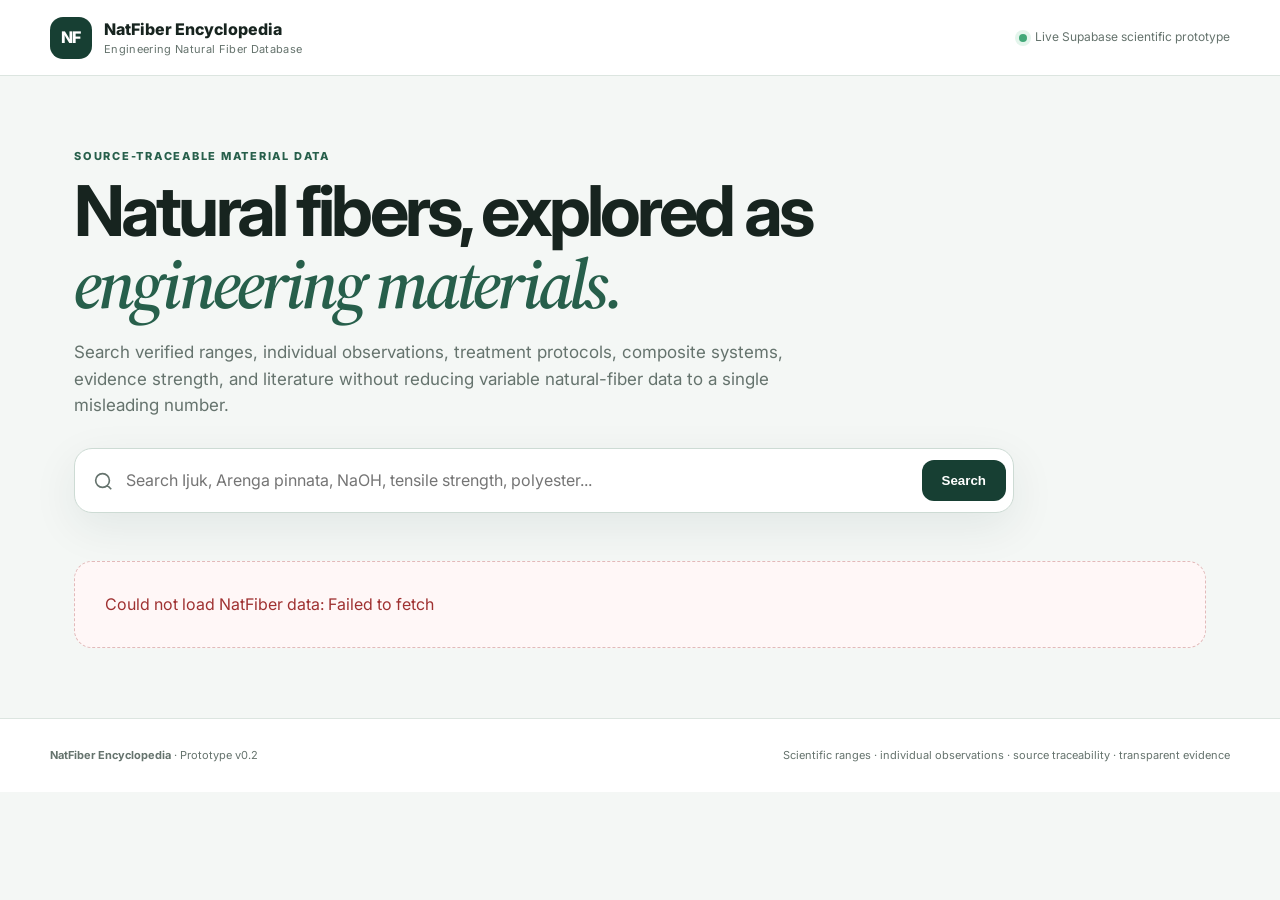
==== index.html @ 8de5e2fe "Add files via upload Initial NatFiber Encyclopedia prototype v0.2" ====
<!doctype html>
<html lang="en">
<head>
  <meta charset="utf-8" />
  <meta name="viewport" content="width=device-width, initial-scale=1" />
  <meta name="theme-color" content="#173f33" />
  <title>NatFiber Encyclopedia</title>
  <meta name="description" content="Engineering natural fiber database and scientific encyclopedia." />
  <link rel="preconnect" href="https://fonts.googleapis.com">
  <link rel="preconnect" href="https://fonts.gstatic.com" crossorigin>
  <link href="https://fonts.googleapis.com/css2?family=Inter:wght@400;500;600;700;800&family=Source+Serif+4:ital,wght@1,600&display=swap" rel="stylesheet">
  <link rel="stylesheet" href="styles.css" />
</head>
<body>
  <header class="topbar">
    <div class="brand-wrap">
      <div class="brand-mark" aria-hidden="true">NF</div>
      <div>
        <div class="brand">NatFiber Encyclopedia</div>
        <div class="brand-sub">Engineering Natural Fiber Database</div>
      </div>
    </div>
    <div class="top-status"><span class="dot"></span> Live Supabase scientific prototype</div>
  </header>

  <main>
    <section class="hero">
      <div class="eyebrow">SOURCE-TRACEABLE MATERIAL DATA</div>
      <h1>Natural fibers, explored as <span>engineering materials.</span></h1>
      <p>Search verified ranges, individual observations, treatment protocols, composite systems, evidence strength, and literature without reducing variable natural-fiber data to a single misleading number.</p>
      <form id="searchForm" class="searchbox" role="search">
        <svg viewBox="0 0 24 24" aria-hidden="true"><path d="m21 21-4.3-4.3m2.3-5.2a7.5 7.5 0 1 1-15 0 7.5 7.5 0 0 1 15 0Z"/></svg>
        <input id="searchInput" autocomplete="off" placeholder="Search Ijuk, Arenga pinnata, NaOH, tensile strength, polyester..." />
        <button type="submit">Search</button>
      </form>
      <div id="searchResults" class="search-results" hidden></div>
    </section>

    <section id="loading" class="state-card">Loading NF-0001 from Supabase…</section>
    <section id="error" class="state-card error" hidden></section>

    <section id="fiberProfile" hidden>
      <div class="profile-head card">
        <div>
          <div class="idline"><span id="fiberId">NF-0001</span><span class="verified">PUBLISHED</span></div>
          <h2 id="fiberName">Ijuk</h2>
          <p class="scientific" id="scientificName">Arenga pinnata</p>
          <p id="fiberDescription" class="lead"></p>
          <div id="nameChips" class="chips"></div>
        </div>
        <div class="identity-grid" id="identityGrid"></div>
      </div>

      <div id="datasetSummary" class="dataset-summary"></div>

      <nav class="tabs" aria-label="Fiber sections">
        <button class="tab active" data-tab="overview">Overview</button>
        <button class="tab" data-tab="properties">Properties</button>
        <button class="tab" data-tab="chemistry">Chemistry</button>
        <button class="tab" data-tab="morphology">Morphology</button>
        <button class="tab" data-tab="observations">Observations</button>
        <button class="tab" data-tab="treatments">Treatments</button>
        <button class="tab" data-tab="composites">Composites</button>
        <button class="tab" data-tab="evidence">Evidence</button>
        <button class="tab" data-tab="literature">Literature</button>
      </nav>

      <section class="tabpanel active" id="tab-overview">
        <div class="section-title"><div><span>CANONICAL DISPLAY</span><h3>Current verified engineering ranges</h3></div><p>Ranges remain linked to their original sources and conditions.</p></div>
        <div id="canonicalGrid" class="metric-grid"></div>
        <div class="notice"><strong>How to read NatFiber:</strong> a range is not a universal constant. Natural-fiber properties vary with provenance, extraction, conditioning, geometry, test method, and treatment.</div>
      </section>

      <section class="tabpanel" id="tab-properties">
        <div class="section-title"><div><span>SCIENTIFIC VIEW</span><h3>Canonical properties</h3></div><p>Confidence and method warnings are shown beside each value.</p></div>
        <div id="propertyTable" class="table-wrap"></div>
      </section>

      <section class="tabpanel" id="tab-chemistry">
        <div class="section-title"><div><span>CHEMICAL COMPOSITION</span><h3>Source-resolved composition data</h3></div><p>Individual observations are preserved rather than collapsed into one “true” composition.</p></div>
        <div id="chemistryTable" class="table-wrap"></div>
      </section>

      <section class="tabpanel" id="tab-morphology">
        <div class="section-title"><div><span>FIBER MORPHOLOGY</span><h3>Geometry and structure observations</h3></div><p>Measurement method and source location remain visible.</p></div>
        <div id="morphologyTable" class="table-wrap"></div>
      </section>

      <section class="tabpanel" id="tab-observations">
        <div class="section-title"><div><span>RAW VERIFIED OBSERVATIONS</span><h3>Individual engineering data records</h3></div><p>These rows are the scientific evidence behind canonical display ranges.</p></div>
        <div id="observationTable" class="table-wrap"></div>
      </section>

      <section class="tabpanel" id="tab-treatments">
        <div class="section-title"><div><span>SURFACE ENGINEERING</span><h3>Treatment protocols</h3></div><p>Concentration, temperature, duration, washing, drying, and purpose where available.</p></div>
        <div id="treatmentGrid" class="record-grid"></div>
      </section>

      <section class="tabpanel" id="tab-composites">
        <div class="section-title"><div><span>FIBER–MATRIX SYSTEMS</span><h3>Composite evidence</h3></div><p>Matrix, fiber loading, treatment, processing, performance summary, and application context.</p></div>
        <div id="compositeGrid" class="record-grid"></div>
      </section>

      <section class="tabpanel" id="tab-evidence">
        <div class="section-title"><div><span>EVIDENCE MAP</span><h3>How complete is the knowledge?</h3></div><p>Coverage measures database completeness—not how “good” the fiber is.</p></div>
        <div id="evidenceGrid" class="evidence-grid"></div>
        <div id="conflictBox" class="conflict-box"></div>
      </section>

      <section class="tabpanel" id="tab-literature">
        <div class="section-title"><div><span>AUDIT TRAIL</span><h3>Public literature records</h3></div><p>Each source remains identifiable by DOI or publisher URL.</p></div>
        <div id="referenceList" class="reference-list"></div>
      </section>
    </section>
  </main>

  <footer>
    <div><strong>NatFiber Encyclopedia</strong> · Prototype v0.2</div>
    <div>Scientific ranges · individual observations · source traceability · transparent evidence</div>
  </footer>

  <script src="config.js"></script>
  <script src="app.js"></script>
</body>
</html>
---- styles.css ----
:root{
  --ink:#17241f;--muted:#65736d;--line:#dce5e0;--bg:#f4f7f5;--paper:#fff;
  --green:#173f33;--green2:#275f4b;--mint:#dceee5;--amber:#a66518;--red:#9f3131;
  --shadow:0 14px 45px rgba(19,57,45,.08);--radius:22px;
}
*{box-sizing:border-box}html{scroll-behavior:smooth}body{margin:0;color:var(--ink);background:var(--bg);font-family:Inter,system-ui,sans-serif;line-height:1.55}
.topbar{height:76px;padding:0 max(24px,calc((100% - 1180px)/2));display:flex;align-items:center;justify-content:space-between;background:#fff;border-bottom:1px solid var(--line);position:sticky;top:0;z-index:20}
.brand-wrap{display:flex;gap:12px;align-items:center}.brand-mark{width:42px;height:42px;border-radius:13px;background:var(--green);color:#fff;display:grid;place-items:center;font-weight:800;letter-spacing:-.05em}.brand{font-weight:800;font-size:16px}.brand-sub{font-size:11px;color:var(--muted);letter-spacing:.03em}.top-status{font-size:12px;color:var(--muted);display:flex;align-items:center;gap:8px}.dot{width:8px;height:8px;border-radius:50%;background:#42a878;box-shadow:0 0 0 4px #e4f5ec}
main{max-width:1180px;margin:auto;padding:0 24px 70px}.hero{padding:72px 0 48px;max-width:940px}.eyebrow,.section-title span{font-size:11px;font-weight:800;color:var(--green2);letter-spacing:.16em}.hero h1{font-size:clamp(38px,6vw,70px);line-height:1.03;letter-spacing:-.055em;margin:10px 0 20px;max-width:900px}.hero h1 span{font-family:"Source Serif 4",serif;font-style:italic;color:var(--green2);font-weight:600}.hero>p{color:var(--muted);font-size:17px;max-width:760px}
.searchbox{margin-top:30px;display:flex;align-items:center;background:#fff;border:1px solid #cddbd4;border-radius:18px;padding:7px 7px 7px 17px;box-shadow:var(--shadow);gap:12px}.searchbox svg{width:22px;fill:none;stroke:var(--muted);stroke-width:1.8}.searchbox input{border:0;outline:0;flex:1;font:inherit;min-width:0;padding:12px 0;background:transparent}.searchbox button{border:0;background:var(--green);color:#fff;border-radius:12px;padding:13px 20px;font-weight:700;cursor:pointer}.search-results{margin-top:10px;background:#fff;border:1px solid var(--line);border-radius:16px;box-shadow:var(--shadow);overflow:hidden}.search-item{display:flex;justify-content:space-between;gap:16px;padding:13px 16px;border-bottom:1px solid #edf1ef;cursor:pointer}.search-item:last-child{border:0}.search-item:hover{background:#f6faf8}.search-type{text-transform:uppercase;font-size:10px;letter-spacing:.1em;color:var(--green2);font-weight:800}.search-title{font-weight:700}.search-sub{font-size:12px;color:var(--muted);text-align:right}
.card{background:var(--paper);border:1px solid var(--line);border-radius:var(--radius);box-shadow:var(--shadow)}.profile-head{padding:32px;display:grid;grid-template-columns:1.4fr .8fr;gap:40px}.idline{display:flex;gap:8px;align-items:center;font-size:11px;font-weight:800;letter-spacing:.08em;color:var(--muted)}.verified{color:#206a4c;background:#e2f4eb;border-radius:999px;padding:4px 8px}.profile-head h2{font-size:44px;letter-spacing:-.045em;margin:8px 0 0}.scientific{font:italic 600 20px "Source Serif 4",serif;color:var(--green2);margin:0 0 16px}.lead{color:var(--muted);max-width:680px}.chips{display:flex;gap:8px;flex-wrap:wrap;margin-top:20px}.chip{border:1px solid var(--line);background:#f7faf8;border-radius:999px;padding:6px 10px;font-size:11px}.identity-grid{display:grid;grid-template-columns:1fr 1fr;gap:10px}.identity{padding:13px;background:#f4f8f6;border-radius:13px}.identity b{display:block;font-size:10px;text-transform:uppercase;letter-spacing:.09em;color:var(--muted);margin-bottom:3px}.identity span{font-size:13px;font-weight:650}
.tabs{display:flex;overflow:auto;gap:4px;padding:24px 0 8px;border-bottom:1px solid var(--line);margin-bottom:26px}.tab{border:0;background:transparent;padding:10px 15px;border-radius:10px;color:var(--muted);font-weight:700;cursor:pointer;white-space:nowrap}.tab.active{background:var(--green);color:#fff}.tabpanel{display:none}.tabpanel.active{display:block}.section-title{display:flex;align-items:end;justify-content:space-between;gap:30px;margin:30px 0 18px}.section-title h3{font-size:28px;letter-spacing:-.035em;margin:3px 0}.section-title p{margin:0;color:var(--muted);font-size:13px;max-width:390px;text-align:right}
.metric-grid{display:grid;grid-template-columns:repeat(4,1fr);gap:13px}.metric{background:#fff;border:1px solid var(--line);border-radius:18px;padding:19px;min-height:160px}.metric-label{font-size:11px;font-weight:800;text-transform:uppercase;letter-spacing:.05em;color:var(--muted)}.metric-value{font-size:27px;font-weight:800;letter-spacing:-.04em;margin:12px 0 3px}.metric-unit{font-size:12px;color:var(--muted)}.confidence{display:inline-block;margin-top:15px;border-radius:999px;padding:4px 8px;background:var(--mint);color:var(--green2);font-size:10px;font-weight:800}.confidence.MIXED{background:#fff0dc;color:#8b571a}.notice{margin-top:16px;padding:17px 20px;background:#eef5f1;border-left:4px solid var(--green2);border-radius:11px;color:#415149;font-size:13px}
.table-wrap{overflow:auto;background:#fff;border:1px solid var(--line);border-radius:18px}.data-table{border-collapse:collapse;width:100%;min-width:830px}.data-table th,.data-table td{padding:14px 15px;text-align:left;border-bottom:1px solid #e8efeb;font-size:12px;vertical-align:top}.data-table th{background:#f1f6f3;font-size:10px;text-transform:uppercase;letter-spacing:.06em;color:var(--muted)}.warn{color:var(--amber)}
.record-grid{display:grid;grid-template-columns:repeat(2,1fr);gap:14px}.record{background:#fff;border:1px solid var(--line);border-radius:18px;padding:20px}.record-top{display:flex;justify-content:space-between;gap:15px}.record h4{margin:0;font-size:18px}.record-id{font-size:10px;color:var(--muted)}.kv{display:grid;grid-template-columns:120px 1fr;gap:7px 12px;margin-top:16px;font-size:12px}.kv b{color:var(--muted);font-weight:600}.record-summary{margin-top:15px;padding-top:13px;border-top:1px solid var(--line);font-size:12px;color:#45564e}
.evidence-grid{display:grid;grid-template-columns:repeat(2,1fr);gap:14px}.evidence-card{background:#fff;border:1px solid var(--line);border-radius:18px;padding:20px}.evidence-row{display:flex;justify-content:space-between;gap:20px}.evidence-title{font-weight:750}.evidence-level{font-size:10px;font-weight:800;padding:4px 8px;border-radius:999px;background:var(--mint);height:max-content}.bar{height:7px;background:#e8eeeb;border-radius:99px;overflow:hidden;margin:13px 0}.bar>span{display:block;height:100%;background:var(--green2);border-radius:99px}.evidence-notes{font-size:12px;color:var(--muted)}.conflict-box{margin-top:18px}.conflict{border:1px solid #ecd6c6;background:#fff9f3;border-radius:15px;padding:17px;margin-bottom:10px}.conflict strong{color:#7f4a1f}.conflict p{font-size:12px;color:#66574b;margin:7px 0 0}
.reference-list{display:grid;gap:10px}.reference{background:#fff;border:1px solid var(--line);border-radius:15px;padding:17px 19px}.reference-meta{font-size:10px;color:var(--green2);font-weight:800;letter-spacing:.05em}.reference h4{font-size:14px;margin:5px 0}.reference p{margin:0;color:var(--muted);font-size:12px}.reference a{display:inline-block;margin-top:8px;color:var(--green2);font-size:11px;font-weight:700;text-decoration:none}.state-card{padding:30px;border:1px dashed #adc3b8;border-radius:18px;color:var(--muted);background:#fff}.state-card.error{border-color:#e2baba;color:var(--red);background:#fff7f7}
footer{border-top:1px solid var(--line);padding:28px max(24px,calc((100% - 1180px)/2));display:flex;justify-content:space-between;gap:20px;color:var(--muted);font-size:11px;background:#fff}
@media(max-width:900px){.profile-head{grid-template-columns:1fr}.metric-grid{grid-template-columns:repeat(2,1fr)}.record-grid,.evidence-grid{grid-template-columns:1fr}.section-title{align-items:start;flex-direction:column}.section-title p{text-align:left}.top-status{display:none}}
@media(max-width:560px){main{padding-left:16px;padding-right:16px}.topbar{padding:0 16px}.brand-sub{display:none}.hero{padding-top:46px}.hero h1{font-size:42px}.searchbox{padding-left:13px}.searchbox button{padding:12px}.profile-head{padding:22px}.profile-head h2{font-size:36px}.identity-grid{grid-template-columns:1fr}.metric-grid{grid-template-columns:1fr}.metric{min-height:auto}.kv{grid-template-columns:100px 1fr}footer{flex-direction:column;padding:22px 16px}}
.dataset-summary{display:grid;grid-template-columns:repeat(4,1fr);gap:10px;margin:16px 0 4px}.summary-item{background:#edf5f1;border:1px solid var(--line);border-radius:14px;padding:13px 15px}.summary-item strong{display:block;font-size:20px;letter-spacing:-.03em}.summary-item span{display:block;color:var(--muted);font-size:10px;text-transform:uppercase;letter-spacing:.06em;font-weight:700}.muted{color:var(--muted);font-size:11px}.observations{min-width:1350px}
@media(max-width:900px){.dataset-summary{grid-template-columns:repeat(2,1fr)}}
@media(max-width:560px){.dataset-summary{grid-template-columns:1fr 1fr}.summary-item strong{font-size:18px}}
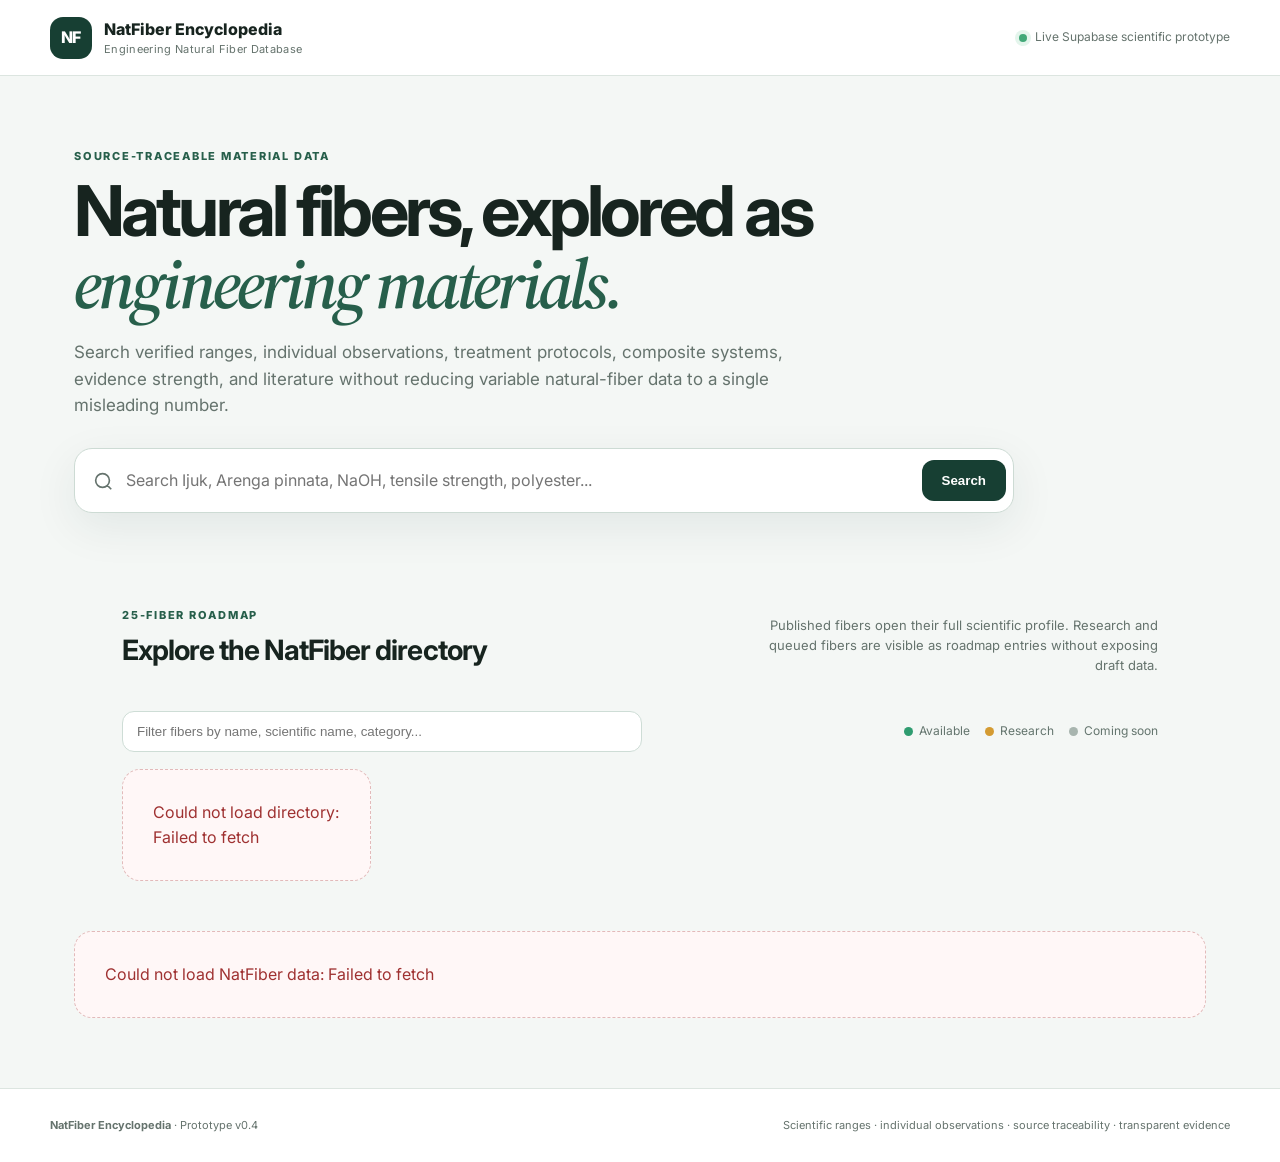
==== commit 8065ced6: "Add files via upload" ====
--- a/index.html
+++ b/index.html
@@ -34,6 +34,31 @@
         <button type="submit">Search</button>
       </form>
       <div id="searchResults" class="search-results" hidden></div>
+    </section>
+
+    <section class="directory-section">
+      <div class="section-title directory-head">
+        <div>
+          <span>25-FIBER ROADMAP</span>
+          <h3>Explore the NatFiber directory</h3>
+        </div>
+        <p>Published fibers open their full scientific profile. Research and queued fibers are visible as roadmap entries without exposing draft data.</p>
+      </div>
+
+      <div class="directory-stats" id="directoryStats"></div>
+
+      <div class="directory-toolbar">
+        <input id="directoryFilter" class="directory-filter" placeholder="Filter fibers by name, scientific name, category..." />
+        <div class="directory-legend">
+          <span><i class="legend-dot available"></i> Available</span>
+          <span><i class="legend-dot research"></i> Research</span>
+          <span><i class="legend-dot queued"></i> Coming soon</span>
+        </div>
+      </div>
+
+      <div id="fiberDirectory" class="fiber-directory">
+        <div class="state-card">Loading fiber directory…</div>
+      </div>
     </section>
 
     <section id="loading" class="state-card">Loading NF-0001 from Supabase…</section>
@@ -115,7 +140,7 @@
   </main>
 
   <footer>
-    <div><strong>NatFiber Encyclopedia</strong> · Prototype v0.2</div>
+    <div><strong>NatFiber Encyclopedia</strong> · Prototype v0.4</div>
     <div>Scientific ranges · individual observations · source traceability · transparent evidence</div>
   </footer>
 
--- a/styles.css
+++ b/styles.css
@@ -21,3 +21,54 @@
 .dataset-summary{display:grid;grid-template-columns:repeat(4,1fr);gap:10px;margin:16px 0 4px}.summary-item{background:#edf5f1;border:1px solid var(--line);border-radius:14px;padding:13px 15px}.summary-item strong{display:block;font-size:20px;letter-spacing:-.03em}.summary-item span{display:block;color:var(--muted);font-size:10px;text-transform:uppercase;letter-spacing:.06em;font-weight:700}.muted{color:var(--muted);font-size:11px}.observations{min-width:1350px}
 @media(max-width:900px){.dataset-summary{grid-template-columns:repeat(2,1fr)}}
 @media(max-width:560px){.dataset-summary{grid-template-columns:1fr 1fr}.summary-item strong{font-size:18px}}
+
+
+/* ===== NatFiber v0.4 public directory ===== */
+.directory-section{max-width:1600px;margin:0 auto;padding:10px 48px 50px}
+.directory-head{margin-bottom:20px}
+.directory-stats{display:grid;grid-template-columns:repeat(4,minmax(0,1fr));gap:12px;margin:0 0 16px}
+.directory-stat{background:#fff;border:1px solid #dce8e2;border-radius:16px;padding:17px 19px}
+.directory-stat strong{display:block;font-size:25px;color:#12382d}
+.directory-stat span{display:block;margin-top:4px;font-size:11px;font-weight:750;letter-spacing:.05em;text-transform:uppercase;color:#6b7c75}
+.directory-toolbar{display:flex;align-items:center;justify-content:space-between;gap:15px;margin-bottom:17px}
+.directory-filter{width:min(520px,100%);border:1px solid #ceddd6;border-radius:12px;padding:12px 14px;background:white;color:#17372e}
+.directory-legend{display:flex;gap:15px;align-items:center;color:#64756e;font-size:12px;white-space:nowrap}
+.directory-legend span{display:flex;gap:6px;align-items:center}
+.legend-dot{width:9px;height:9px;border-radius:50%;display:inline-block}
+.legend-dot.available{background:#2f9c70}.legend-dot.research{background:#d49b32}.legend-dot.queued{background:#a8b5af}
+.fiber-directory{display:grid;grid-template-columns:repeat(4,minmax(0,1fr));gap:13px}
+.directory-card{background:#fff;border:1px solid #dce7e2;border-radius:18px;padding:17px;min-height:178px;transition:.18s ease;position:relative;overflow:hidden}
+.directory-card::after{content:"";position:absolute;inset:auto 0 0;height:4px;background:#d4ded9}
+.directory-card.available::after{background:#2f9c70}.directory-card.research::after{background:#d49b32}
+.directory-card.clickable{cursor:pointer}.directory-card.clickable:hover{transform:translateY(-3px);box-shadow:0 12px 28px rgba(15,57,44,.10);border-color:#a9cdbd}
+.directory-card.research{cursor:pointer;background:#fffdf8}.directory-card.research:hover{border-color:#e7c77e}
+.directory-card-top{display:flex;justify-content:space-between;align-items:center;gap:8px}
+.directory-id{font-size:10px;font-weight:800;letter-spacing:.08em;color:#71827a}
+.directory-status{font-size:9px;font-weight:850;letter-spacing:.04em;text-transform:uppercase;padding:5px 7px;border-radius:999px}
+.directory-status.available{background:#dff4e8;color:#176140}
+.directory-status.research{background:#fff0d0;color:#8a5907}
+.directory-status.queued{background:#edf1ef;color:#6e7d76}
+.directory-card h4{font-size:18px;margin:14px 0 4px;color:#102b22}
+.directory-scientific{margin:0;color:#246047;font-family:"Source Serif 4",serif;font-style:italic;font-size:15px}
+.directory-meta{font-size:11px;color:#718079;line-height:1.45;margin-top:12px}
+.directory-action{margin-top:14px;font-size:11px;font-weight:750;color:#185e45}
+.muted-action{color:#89968f}
+.research-toast{position:fixed;right:24px;bottom:24px;max-width:440px;background:#173f33;color:#fff;border-radius:16px;padding:16px 18px;box-shadow:0 18px 48px rgba(10,35,27,.28);font-size:13px;line-height:1.5;opacity:0;transform:translateY(16px);transition:.22s ease;z-index:100}
+.research-toast.show{opacity:1;transform:translateY(0)}
+.research-toast em{color:#cae4d9}
+
+@media(max-width:1180px){
+  .fiber-directory{grid-template-columns:repeat(3,minmax(0,1fr))}
+}
+@media(max-width:850px){
+  .directory-section{padding:10px 20px 40px}
+  .directory-stats{grid-template-columns:repeat(2,1fr)}
+  .fiber-directory{grid-template-columns:repeat(2,minmax(0,1fr))}
+  .directory-toolbar{align-items:stretch;flex-direction:column}
+  .directory-legend{white-space:normal;flex-wrap:wrap}
+}
+@media(max-width:540px){
+  .fiber-directory{grid-template-columns:1fr}
+  .directory-stats{grid-template-columns:1fr 1fr}
+  .research-toast{left:14px;right:14px;bottom:14px}
+}
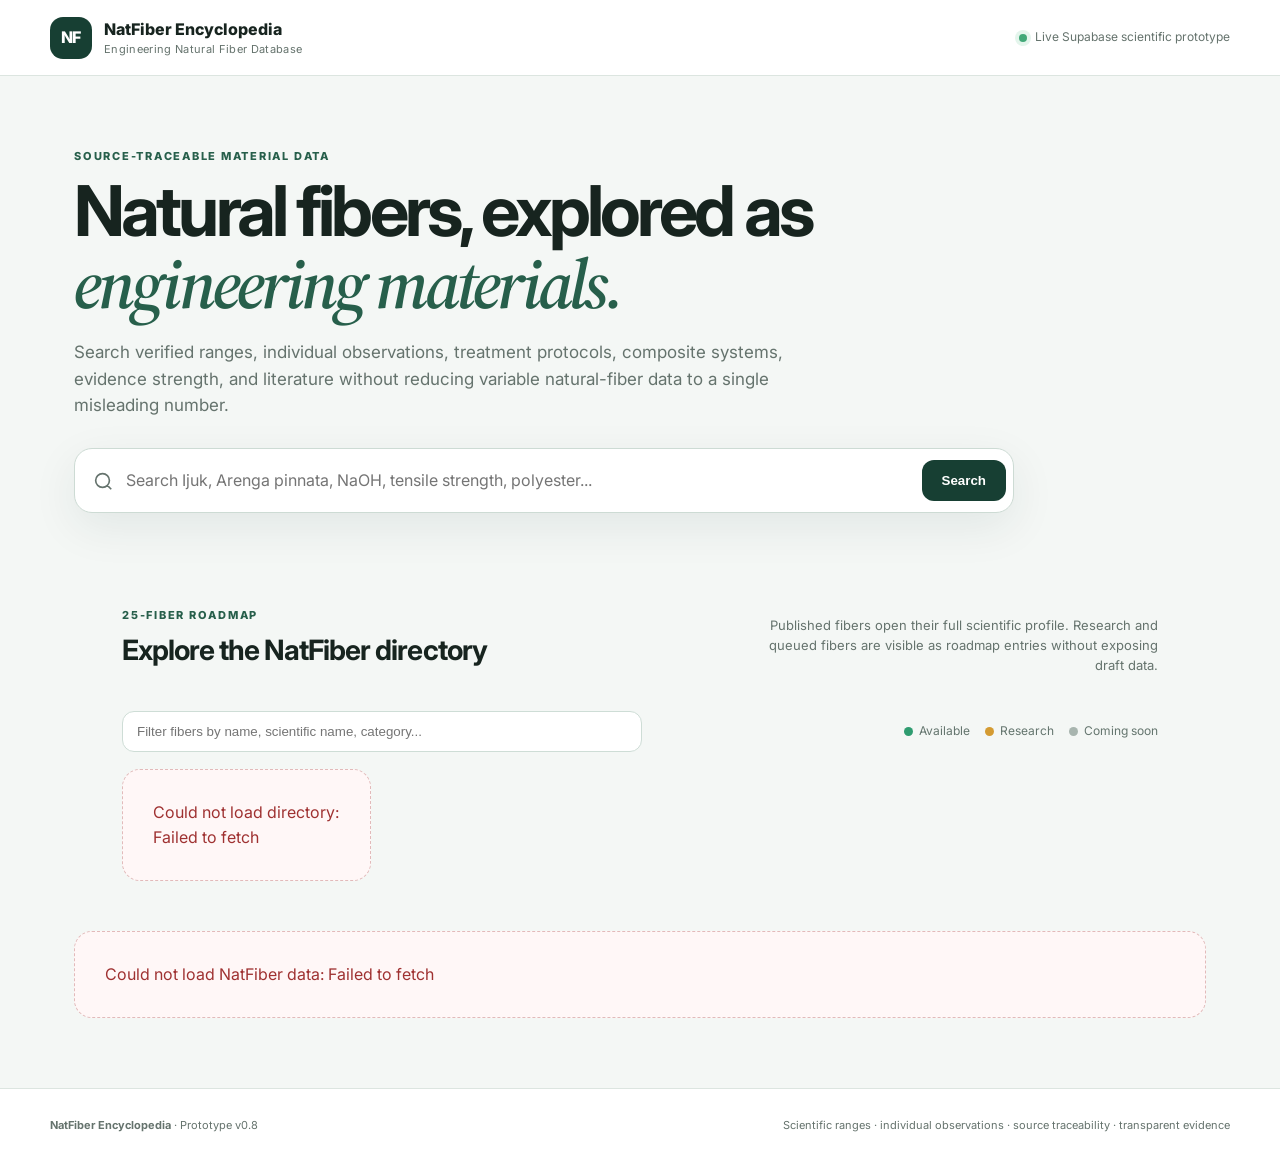
==== commit f6b43230: "Add files via upload" ====
--- a/index.html
+++ b/index.html
@@ -86,7 +86,10 @@
         <button class="tab" data-tab="observations">Observations</button>
         <button class="tab" data-tab="treatments">Treatments</button>
         <button class="tab" data-tab="composites">Composites</button>
+        <button class="tab" data-tab="processing">Processing</button>
+        <button class="tab" data-tab="applications">Applications</button>
         <button class="tab" data-tab="evidence">Evidence</button>
+        <button class="tab" data-tab="gaps">Research Gaps</button>
         <button class="tab" data-tab="literature">Literature</button>
       </nav>
 
@@ -126,10 +129,25 @@
         <div id="compositeGrid" class="record-grid"></div>
       </section>
 
+      <section class="tabpanel" id="tab-processing">
+        <div class="section-title"><div><span>MANUFACTURING ROUTES</span><h3>Processing methods reported in the literature</h3></div><p>Processing route is retained because matrix, fiber form, loading, and manufacturing method affect final composite behavior.</p></div>
+        <div id="processingGrid" class="record-grid"></div>
+      </section>
+
+      <section class="tabpanel" id="tab-applications">
+        <div class="section-title"><div><span>ENGINEERING USE</span><h3>Applications and maturity</h3></div><p>Commercial, demonstrated, experimental, and proposed applications are kept distinct.</p></div>
+        <div id="applicationGrid" class="record-grid"></div>
+      </section>
+
       <section class="tabpanel" id="tab-evidence">
         <div class="section-title"><div><span>EVIDENCE MAP</span><h3>How complete is the knowledge?</h3></div><p>Coverage measures database completeness—not how “good” the fiber is.</p></div>
         <div id="evidenceGrid" class="evidence-grid"></div>
         <div id="conflictBox" class="conflict-box"></div>
+      </section>
+
+      <section class="tabpanel" id="tab-gaps">
+        <div class="section-title"><div><span>OPEN QUESTIONS</span><h3>Research gaps</h3></div><p>Gaps identify where evidence is incomplete, heterogeneous, or needs method harmonization.</p></div>
+        <div id="researchGapGrid" class="record-grid"></div>
       </section>
 
       <section class="tabpanel" id="tab-literature">
@@ -140,11 +158,11 @@
   </main>
 
   <footer>
-    <div><strong>NatFiber Encyclopedia</strong> · Prototype v0.4</div>
+    <div><strong>NatFiber Encyclopedia</strong> · Prototype v0.8</div>
     <div>Scientific ranges · individual observations · source traceability · transparent evidence</div>
   </footer>
 
   <script src="config.js"></script>
-  <script src="app.js"></script>
+  <script src="app.js?v=0.8"></script>
 </body>
 </html>
--- a/styles.css
+++ b/styles.css
@@ -72,3 +72,9 @@
   .directory-stats{grid-template-columns:1fr 1fr}
   .research-toast{left:14px;right:14px;bottom:14px}
 }
+
+
+/* ===== NatFiber v0.8 public profile alignment ===== */
+.gap-card .record-summary{line-height:1.65}
+#tab-processing .record,#tab-applications .record,#tab-gaps .record{min-height:150px}
+@media(max-width:900px){.tabs{overflow-x:auto;flex-wrap:nowrap}.tab{white-space:nowrap}}
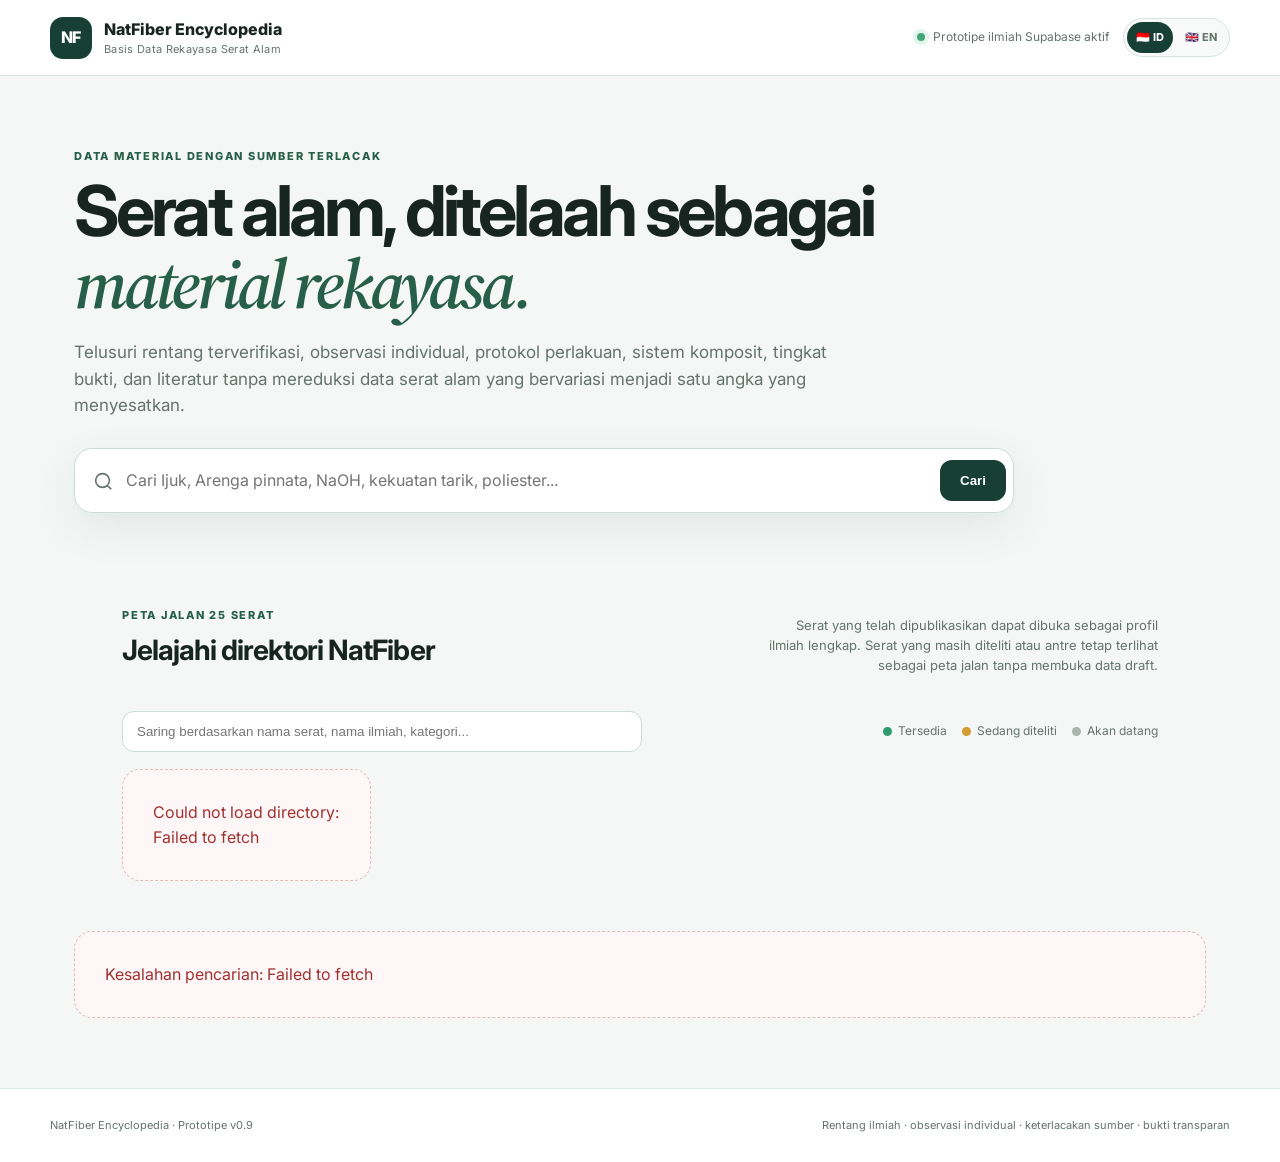
==== commit 281188eb: "Add files via upload" ====
--- a/index.html
+++ b/index.html
@@ -1,15 +1,15 @@
 <!doctype html>
-<html lang="en">
+<html lang="id">
 <head>
   <meta charset="utf-8" />
   <meta name="viewport" content="width=device-width, initial-scale=1" />
   <meta name="theme-color" content="#173f33" />
   <title>NatFiber Encyclopedia</title>
-  <meta name="description" content="Engineering natural fiber database and scientific encyclopedia." />
+  <meta name="description" content="Basis data ilmiah dan rekayasa serat alam." />
   <link rel="preconnect" href="https://fonts.googleapis.com">
   <link rel="preconnect" href="https://fonts.gstatic.com" crossorigin>
   <link href="https://fonts.googleapis.com/css2?family=Inter:wght@400;500;600;700;800&family=Source+Serif+4:ital,wght@1,600&display=swap" rel="stylesheet">
-  <link rel="stylesheet" href="styles.css" />
+  <link rel="stylesheet" href="styles.css?v=0.9" />
 </head>
 <body>
   <header class="topbar">
@@ -17,21 +17,21 @@
       <div class="brand-mark" aria-hidden="true">NF</div>
       <div>
         <div class="brand">NatFiber Encyclopedia</div>
-        <div class="brand-sub">Engineering Natural Fiber Database</div>
+        <div class="brand-sub" data-i18n="brand.subtitle">Basis Data Rekayasa Serat Alam</div>
       </div>
     </div>
-    <div class="top-status"><span class="dot"></span> Live Supabase scientific prototype</div>
+    <div class="topbar-actions"><div class="top-status"><span class="dot"></span> <span data-i18n="top.status">Prototipe ilmiah Supabase aktif</span></div><div class="language-switch" aria-label="Language"><button type="button" data-lang="id">🇮🇩 ID</button><button type="button" data-lang="en">🇬🇧 EN</button></div></div>
   </header>
 
   <main>
     <section class="hero">
-      <div class="eyebrow">SOURCE-TRACEABLE MATERIAL DATA</div>
-      <h1>Natural fibers, explored as <span>engineering materials.</span></h1>
-      <p>Search verified ranges, individual observations, treatment protocols, composite systems, evidence strength, and literature without reducing variable natural-fiber data to a single misleading number.</p>
+      <div class="eyebrow" data-i18n="hero.eyebrow">DATA MATERIAL DENGAN SUMBER TERLACAK</div>
+      <h1 data-i18n="hero.title" data-i18n-html="1">Serat alam, ditelaah sebagai <span>material rekayasa.</span></h1>
+      <p data-i18n="hero.desc">Telusuri rentang terverifikasi, observasi individual, protokol perlakuan, sistem komposit, tingkat bukti, dan literatur tanpa mereduksi data serat alam yang bervariasi menjadi satu angka yang menyesatkan.</p>
       <form id="searchForm" class="searchbox" role="search">
         <svg viewBox="0 0 24 24" aria-hidden="true"><path d="m21 21-4.3-4.3m2.3-5.2a7.5 7.5 0 1 1-15 0 7.5 7.5 0 0 1 15 0Z"/></svg>
-        <input id="searchInput" autocomplete="off" placeholder="Search Ijuk, Arenga pinnata, NaOH, tensile strength, polyester..." />
-        <button type="submit">Search</button>
+        <input id="searchInput" autocomplete="off" data-i18n-placeholder="search.placeholder" placeholder="Cari Ijuk, Arenga pinnata, NaOH, kekuatan tarik, poliester..." />
+        <button type="submit" data-i18n="search.button">Cari</button>
       </form>
       <div id="searchResults" class="search-results" hidden></div>
     </section>
@@ -39,35 +39,35 @@
     <section class="directory-section">
       <div class="section-title directory-head">
         <div>
-          <span>25-FIBER ROADMAP</span>
-          <h3>Explore the NatFiber directory</h3>
+          <span data-i18n="directory.eyebrow">PETA JALAN 25 SERAT</span>
+          <h3 data-i18n="directory.title">Jelajahi direktori NatFiber</h3>
         </div>
-        <p>Published fibers open their full scientific profile. Research and queued fibers are visible as roadmap entries without exposing draft data.</p>
+        <p data-i18n="directory.desc">Serat yang telah dipublikasikan dapat dibuka sebagai profil ilmiah lengkap. Serat yang masih diteliti atau antre tetap terlihat sebagai peta jalan tanpa membuka data draft.</p>
       </div>
 
       <div class="directory-stats" id="directoryStats"></div>
 
       <div class="directory-toolbar">
-        <input id="directoryFilter" class="directory-filter" placeholder="Filter fibers by name, scientific name, category..." />
+        <input id="directoryFilter" class="directory-filter" data-i18n-placeholder="directory.filter" placeholder="Saring berdasarkan nama serat, nama ilmiah, kategori..." />
         <div class="directory-legend">
-          <span><i class="legend-dot available"></i> Available</span>
-          <span><i class="legend-dot research"></i> Research</span>
-          <span><i class="legend-dot queued"></i> Coming soon</span>
+          <span><i class="legend-dot available"></i> <span data-i18n="status.available">Tersedia</span></span>
+          <span><i class="legend-dot research"></i> <span data-i18n="status.research">Sedang diteliti</span></span>
+          <span><i class="legend-dot queued"></i> <span data-i18n="status.queued">Akan datang</span></span>
         </div>
       </div>
 
       <div id="fiberDirectory" class="fiber-directory">
-        <div class="state-card">Loading fiber directory…</div>
+        <div class="state-card" data-i18n="directory.loading">Memuat direktori serat…</div>
       </div>
     </section>
 
-    <section id="loading" class="state-card">Loading NF-0001 from Supabase…</section>
+    <section id="loading" class="state-card" data-i18n="loading.profile">Memuat profil dari Supabase…</section>
     <section id="error" class="state-card error" hidden></section>
 
     <section id="fiberProfile" hidden>
       <div class="profile-head card">
         <div>
-          <div class="idline"><span id="fiberId">NF-0001</span><span class="verified">PUBLISHED</span></div>
+          <div class="idline"><span id="fiberId">NF-0001</span><span class="verified" id="publishBadge" data-i18n="published">DIPUBLIKASIKAN</span></div>
           <h2 id="fiberName">Ijuk</h2>
           <p class="scientific" id="scientificName">Arenga pinnata</p>
           <p id="fiberDescription" class="lead"></p>
@@ -79,90 +79,91 @@
       <div id="datasetSummary" class="dataset-summary"></div>
 
       <nav class="tabs" aria-label="Fiber sections">
-        <button class="tab active" data-tab="overview">Overview</button>
-        <button class="tab" data-tab="properties">Properties</button>
-        <button class="tab" data-tab="chemistry">Chemistry</button>
-        <button class="tab" data-tab="morphology">Morphology</button>
-        <button class="tab" data-tab="observations">Observations</button>
-        <button class="tab" data-tab="treatments">Treatments</button>
-        <button class="tab" data-tab="composites">Composites</button>
-        <button class="tab" data-tab="processing">Processing</button>
-        <button class="tab" data-tab="applications">Applications</button>
-        <button class="tab" data-tab="evidence">Evidence</button>
-        <button class="tab" data-tab="gaps">Research Gaps</button>
-        <button class="tab" data-tab="literature">Literature</button>
+        <button class="tab active" data-tab="overview"><span data-i18n="tab.overview">Overview</span></button>
+        <button class="tab" data-tab="properties"><span data-i18n="tab.properties">Properties</span></button>
+        <button class="tab" data-tab="chemistry"><span data-i18n="tab.chemistry">Chemistry</span></button>
+        <button class="tab" data-tab="morphology"><span data-i18n="tab.morphology">Morphology</span></button>
+        <button class="tab" data-tab="observations"><span data-i18n="tab.observations">Observations</span></button>
+        <button class="tab" data-tab="treatments"><span data-i18n="tab.treatments">Treatments</span></button>
+        <button class="tab" data-tab="composites"><span data-i18n="tab.composites">Composites</span></button>
+        <button class="tab" data-tab="processing"><span data-i18n="tab.processing">Processing</span></button>
+        <button class="tab" data-tab="applications"><span data-i18n="tab.applications">Applications</span></button>
+        <button class="tab" data-tab="evidence"><span data-i18n="tab.evidence">Evidence</span></button>
+        <button class="tab" data-tab="gaps"><span data-i18n="tab.gaps">Research Gaps</span></button>
+        <button class="tab" data-tab="literature"><span data-i18n="tab.literature">Literature</span></button>
       </nav>
 
       <section class="tabpanel active" id="tab-overview">
-        <div class="section-title"><div><span>CANONICAL DISPLAY</span><h3>Current verified engineering ranges</h3></div><p>Ranges remain linked to their original sources and conditions.</p></div>
+        <div class="section-title"><div><span data-i18n="overview.eyebrow">CANONICAL DISPLAY</span><h3 data-i18n="overview.title">Current verified engineering ranges</h3></div><p data-i18n="overview.desc">Ranges remain linked to their original sources and conditions.</p></div>
         <div id="canonicalGrid" class="metric-grid"></div>
-        <div class="notice"><strong>How to read NatFiber:</strong> a range is not a universal constant. Natural-fiber properties vary with provenance, extraction, conditioning, geometry, test method, and treatment.</div>
+        <div class="notice"><strong data-i18n="overview.noticeTitle">Cara membaca NatFiber:</strong> <span data-i18n="overview.notice">rentang bukan konstanta universal. Sifat serat alam berubah menurut asal bahan, ekstraksi, pengondisian, geometri, metode uji, dan perlakuan.</span></div>
       </section>
 
       <section class="tabpanel" id="tab-properties">
-        <div class="section-title"><div><span>SCIENTIFIC VIEW</span><h3>Canonical properties</h3></div><p>Confidence and method warnings are shown beside each value.</p></div>
+        <div class="section-title"><div><span data-i18n="properties.eyebrow">SCIENTIFIC VIEW</span><h3 data-i18n="properties.title">Canonical properties</h3></div><p data-i18n="properties.desc">Confidence and method warnings are shown beside each value.</p></div>
         <div id="propertyTable" class="table-wrap"></div>
       </section>
 
       <section class="tabpanel" id="tab-chemistry">
-        <div class="section-title"><div><span>CHEMICAL COMPOSITION</span><h3>Source-resolved composition data</h3></div><p>Individual observations are preserved rather than collapsed into one “true” composition.</p></div>
+        <div class="section-title"><div><span data-i18n="chemistry.eyebrow">CHEMICAL COMPOSITION</span><h3 data-i18n="chemistry.title">Source-resolved composition data</h3></div><p data-i18n="chemistry.desc">Individual observations are preserved rather than collapsed into one “true” composition.</p></div>
         <div id="chemistryTable" class="table-wrap"></div>
       </section>
 
       <section class="tabpanel" id="tab-morphology">
-        <div class="section-title"><div><span>FIBER MORPHOLOGY</span><h3>Geometry and structure observations</h3></div><p>Measurement method and source location remain visible.</p></div>
+        <div class="section-title"><div><span data-i18n="morphology.eyebrow">FIBER MORPHOLOGY</span><h3 data-i18n="morphology.title">Geometry and structure observations</h3></div><p data-i18n="morphology.desc">Measurement method and source location remain visible.</p></div>
         <div id="morphologyTable" class="table-wrap"></div>
       </section>
 
       <section class="tabpanel" id="tab-observations">
-        <div class="section-title"><div><span>RAW VERIFIED OBSERVATIONS</span><h3>Individual engineering data records</h3></div><p>These rows are the scientific evidence behind canonical display ranges.</p></div>
+        <div class="section-title"><div><span data-i18n="observations.eyebrow">RAW VERIFIED OBSERVATIONS</span><h3 data-i18n="observations.title">Individual engineering data records</h3></div><p data-i18n="observations.desc">These rows are the scientific evidence behind canonical display ranges.</p></div>
         <div id="observationTable" class="table-wrap"></div>
       </section>
 
       <section class="tabpanel" id="tab-treatments">
-        <div class="section-title"><div><span>SURFACE ENGINEERING</span><h3>Treatment protocols</h3></div><p>Concentration, temperature, duration, washing, drying, and purpose where available.</p></div>
+        <div class="section-title"><div><span data-i18n="treatments.eyebrow">SURFACE ENGINEERING</span><h3 data-i18n="treatments.title">Treatment protocols</h3></div><p data-i18n="treatments.desc">Concentration, temperature, duration, washing, drying, and purpose where available.</p></div>
         <div id="treatmentGrid" class="record-grid"></div>
       </section>
 
       <section class="tabpanel" id="tab-composites">
-        <div class="section-title"><div><span>FIBER–MATRIX SYSTEMS</span><h3>Composite evidence</h3></div><p>Matrix, fiber loading, treatment, processing, performance summary, and application context.</p></div>
+        <div class="section-title"><div><span data-i18n="composites.eyebrow">FIBER–MATRIX SYSTEMS</span><h3 data-i18n="composites.title">Composite evidence</h3></div><p data-i18n="composites.desc">Matrix, fiber loading, treatment, processing, performance summary, and application context.</p></div>
         <div id="compositeGrid" class="record-grid"></div>
       </section>
 
       <section class="tabpanel" id="tab-processing">
-        <div class="section-title"><div><span>MANUFACTURING ROUTES</span><h3>Processing methods reported in the literature</h3></div><p>Processing route is retained because matrix, fiber form, loading, and manufacturing method affect final composite behavior.</p></div>
+        <div class="section-title"><div><span data-i18n="processing.eyebrow">MANUFACTURING ROUTES</span><h3 data-i18n="processing.title">Processing methods reported in the literature</h3></div><p data-i18n="processing.desc">Processing route is retained because matrix, fiber form, loading, and manufacturing method affect final composite behavior.</p></div>
         <div id="processingGrid" class="record-grid"></div>
       </section>
 
       <section class="tabpanel" id="tab-applications">
-        <div class="section-title"><div><span>ENGINEERING USE</span><h3>Applications and maturity</h3></div><p>Commercial, demonstrated, experimental, and proposed applications are kept distinct.</p></div>
+        <div class="section-title"><div><span data-i18n="applications.eyebrow">ENGINEERING USE</span><h3 data-i18n="applications.title">Applications and maturity</h3></div><p data-i18n="applications.desc">Commercial, demonstrated, experimental, and proposed applications are kept distinct.</p></div>
         <div id="applicationGrid" class="record-grid"></div>
       </section>
 
       <section class="tabpanel" id="tab-evidence">
-        <div class="section-title"><div><span>EVIDENCE MAP</span><h3>How complete is the knowledge?</h3></div><p>Coverage measures database completeness—not how “good” the fiber is.</p></div>
+        <div class="section-title"><div><span data-i18n="evidence.eyebrow">EVIDENCE MAP</span><h3 data-i18n="evidence.title">How complete is the knowledge?</h3></div><p data-i18n="evidence.desc">Coverage measures database completeness—not how “good” the fiber is.</p></div>
         <div id="evidenceGrid" class="evidence-grid"></div>
         <div id="conflictBox" class="conflict-box"></div>
       </section>
 
       <section class="tabpanel" id="tab-gaps">
-        <div class="section-title"><div><span>OPEN QUESTIONS</span><h3>Research gaps</h3></div><p>Gaps identify where evidence is incomplete, heterogeneous, or needs method harmonization.</p></div>
+        <div class="section-title"><div><span data-i18n="gaps.eyebrow">OPEN QUESTIONS</span><h3 data-i18n="gaps.title">Research gaps</h3></div><p data-i18n="gaps.desc">Gaps identify where evidence is incomplete, heterogeneous, or needs method harmonization.</p></div>
         <div id="researchGapGrid" class="record-grid"></div>
       </section>
 
       <section class="tabpanel" id="tab-literature">
-        <div class="section-title"><div><span>AUDIT TRAIL</span><h3>Public literature records</h3></div><p>Each source remains identifiable by DOI or publisher URL.</p></div>
+        <div class="section-title"><div><span data-i18n="literature.eyebrow">AUDIT TRAIL</span><h3 data-i18n="literature.title">Public literature records</h3></div><p data-i18n="literature.desc">Each source remains identifiable by DOI or publisher URL.</p></div>
         <div id="referenceList" class="reference-list"></div>
       </section>
     </section>
   </main>
 
   <footer>
-    <div><strong>NatFiber Encyclopedia</strong> · Prototype v0.8</div>
-    <div>Scientific ranges · individual observations · source traceability · transparent evidence</div>
+    <div data-i18n="footer.left">NatFiber Encyclopedia · Prototipe v0.9</div>
+    <div data-i18n="footer.right">Rentang ilmiah · observasi individual · keterlacakan sumber · bukti transparan</div>
   </footer>
 
+  <script src="i18n.js?v=0.9"></script>
   <script src="config.js"></script>
-  <script src="app.js?v=0.8"></script>
+  <script src="app.js?v=0.9"></script>
 </body>
 </html>
--- a/styles.css
+++ b/styles.css
@@ -78,3 +78,15 @@
 .gap-card .record-summary{line-height:1.65}
 #tab-processing .record,#tab-applications .record,#tab-gaps .record{min-height:150px}
 @media(max-width:900px){.tabs{overflow-x:auto;flex-wrap:nowrap}.tab{white-space:nowrap}}
+
+
+/* ===== NatFiber v0.9 bilingual ===== */
+.topbar-actions{display:flex;align-items:center;gap:14px}
+.language-switch{display:inline-flex;align-items:center;gap:3px;padding:3px;border:1px solid #d8e5df;border-radius:999px;background:#f7faf8}
+.language-switch button{border:0;background:transparent;border-radius:999px;padding:7px 9px;font:inherit;font-size:11px;font-weight:750;color:#63766d;cursor:pointer}
+.language-switch button.active{background:#173f33;color:#fff}
+@media(max-width:720px){
+  .topbar{align-items:flex-start}
+  .topbar-actions{align-items:flex-end;flex-direction:column;gap:8px}
+  .top-status{font-size:10px}
+}
